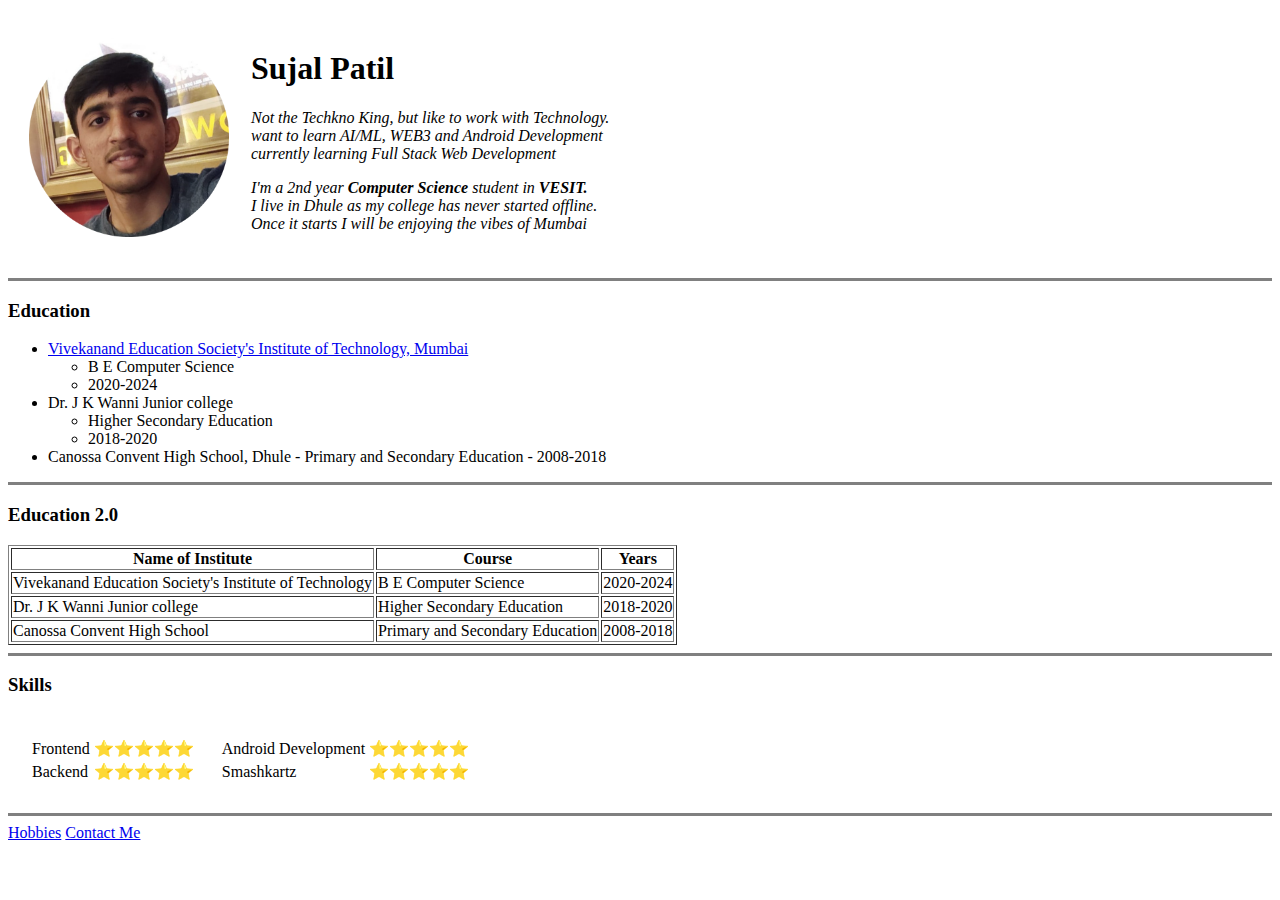
==== index.html @ 18126aba "Add files via upload" ====
<!DOCTYPE html>
<html lang="en" dir="ltr">

<head>
  <meta charset="utf-8">
  <title>Sujal Jayashree Patil</title>
</head>

<body>
  <table cellspacing="20">
    <tr>
      <td><img src="images/DP.png" height="200" width="200" alt="Sujal Profile"></td>
      <td>
        <h1>Sujal Patil</h1>
        <p><em>Not the Techkno King, but like to work with Technology.<br>
            want to learn AI/ML, WEB3 and Android Development <br>
            currently learning Full Stack Web Development</em>
        </p>
        <p><em>I'm a 2nd year <strong>Computer Science </strong>student in <strong>VESIT.</strong><br>
            I live in Dhule as my college has never started offline. <br>
            Once it starts I will be enjoying the vibes of Mumbai</em>
        </p>
      </td>
    </tr>
  </table>


  <hr size="3" noshade>
  <h3>Education</h3>
  <ul>
    <li><a href="https://en.wikipedia.org/wiki/Vivekanand_Education_Society's_Institute_of_Technology">
        Vivekanand Education Society's Institute of Technology, Mumbai</a>
      <ul>
        <li>B E Computer Science </li>
        <li>2020-2024</li>
      </ul>
    </li>
    <li>Dr. J K Wanni Junior college
      <ul>
        <li>Higher Secondary Education </li>
        <li>2018-2020</li>
      </ul>
    </li>
    <li>Canossa Convent High School, Dhule - Primary and Secondary Education - 2008-2018</li>
  </ul>
  <hr size="3" noshade>
  <h3>Education 2.0</h3>
  <table border="1">
    <thead>
      <th>Name of Institute</th>
      <th>Course</th>
      <th>Years</th>
    </thead>
    <tbody>
      <tr>
        <td>Vivekanand Education Society's Institute of Technology</td>
        <td>B E Computer Science</td>
        <td>2020-2024</td>
      </tr>
      <tr>
        <td>Dr. J K Wanni Junior college</td>
        <td>Higher Secondary Education</td>
        <td>2018-2020</td>
      </tr>
      <tr>
        <td>Canossa Convent High School</td>
        <td>Primary and Secondary Education</td>
        <td>2008-2018</td>
      </tr>
    </tbody>
  </table>
  <hr size="3" noshade>
  <h3>Skills</h3>
  <table cellspacing="20">
    <tr>
      <td>
        <table>
        <tr>
          <td>Frontend</td>
          <td>⭐⭐⭐⭐⭐</td>
          </tr>
          <tr>
          <td>Backend</td>
          <td>⭐⭐⭐⭐⭐</td>
          </tr>
        </table>
      </td>
      <td>
        <table>
            <tr>
              <td>Android Development</td>
              <td>⭐⭐⭐⭐⭐</td>
            </tr>
            <tr>
              <td>Smashkartz</td>
              <td>⭐⭐⭐⭐⭐</td>
            </tr>
        </table>
      </td>
    </tr>
  </table>

  <hr size="3" noshade>
  <a href="Hobbies.html">Hobbies</a>
  <a href="Contacts.html">Contact Me</a>

</body>

</html>
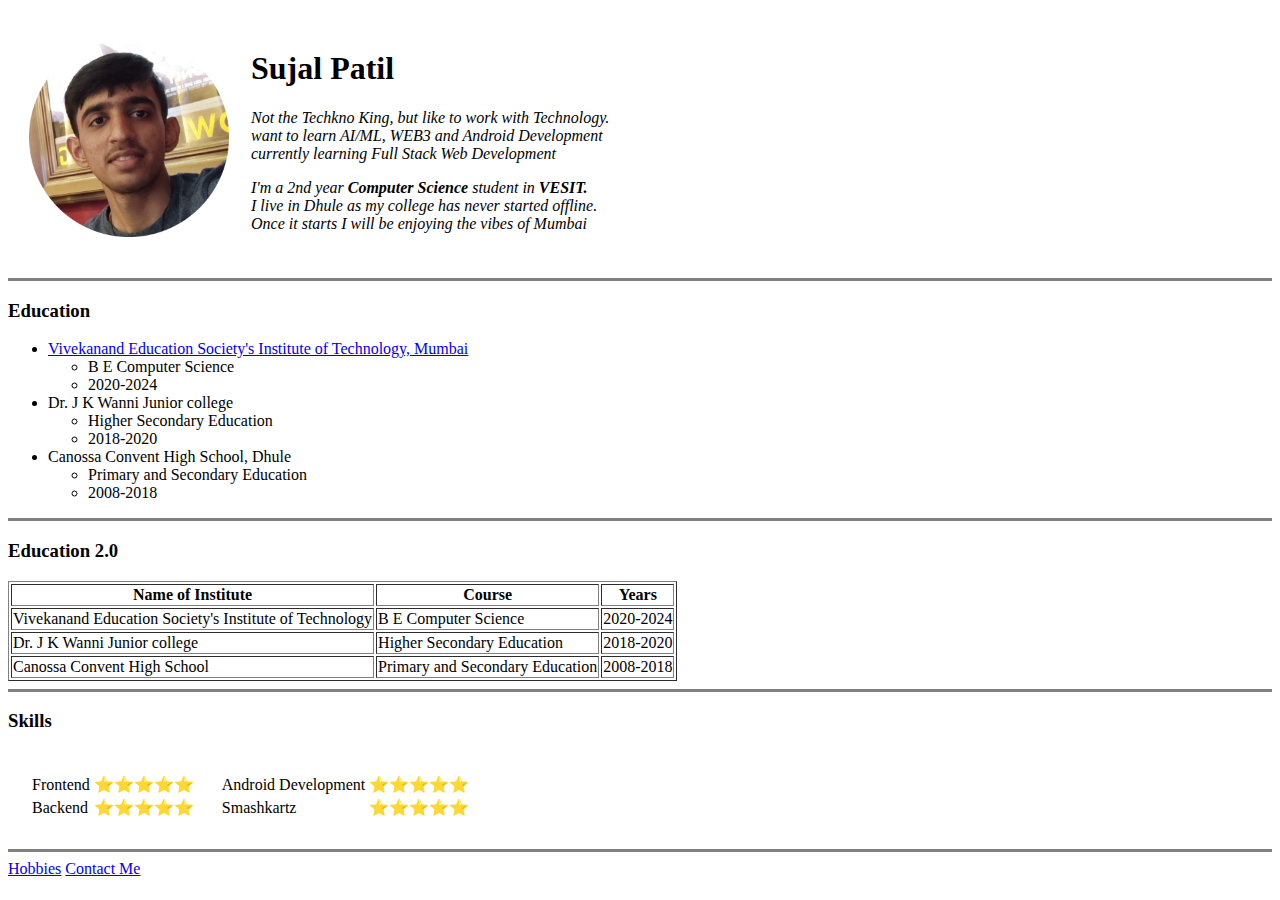
==== commit 16ba71e5: "Update index.html" ====
--- a/index.html
+++ b/index.html
@@ -41,7 +41,12 @@
         <li>2018-2020</li>
       </ul>
     </li>
-    <li>Canossa Convent High School, Dhule - Primary and Secondary Education - 2008-2018</li>
+    <li>Canossa Convent High School, Dhule
+      <ul>
+        <li>Primary and Secondary Education</li>
+        <li>2008-2018</li>
+      </ul>
+    </li>
   </ul>
   <hr size="3" noshade>
   <h3>Education 2.0</h3>
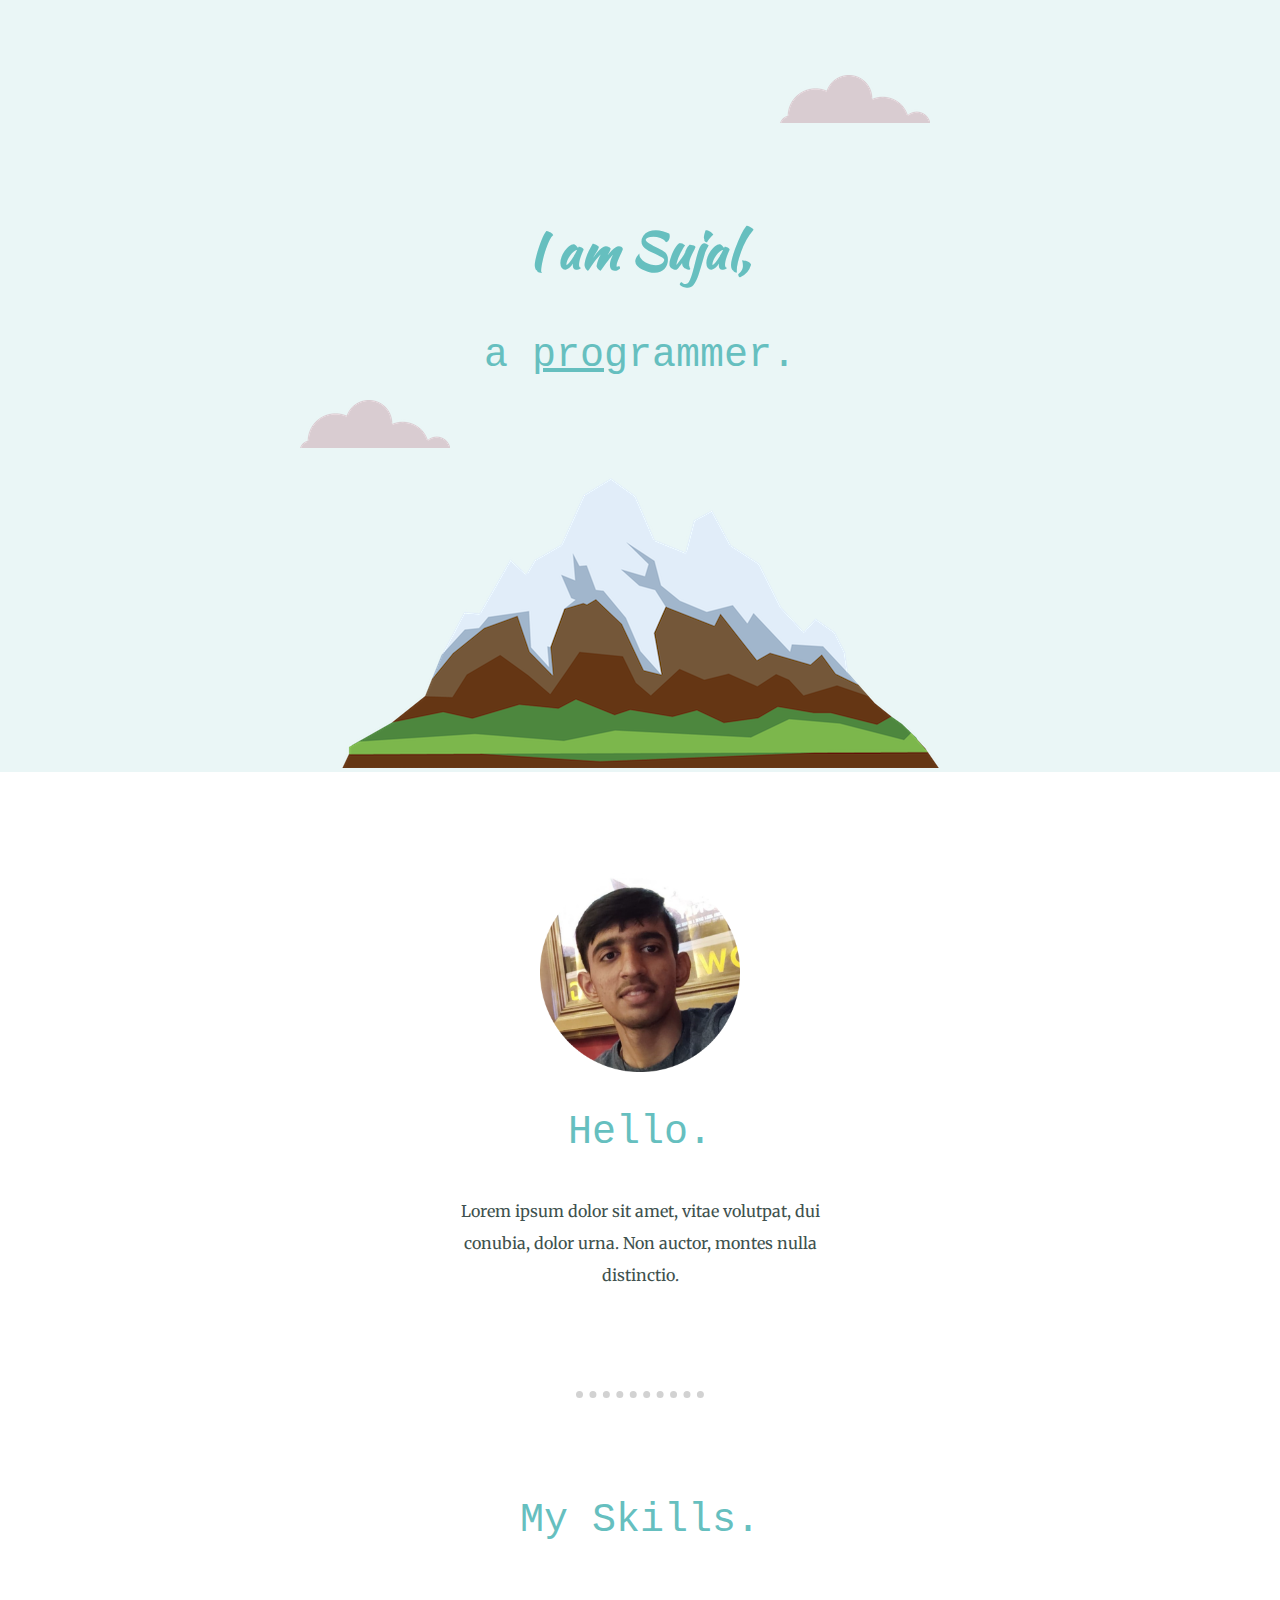
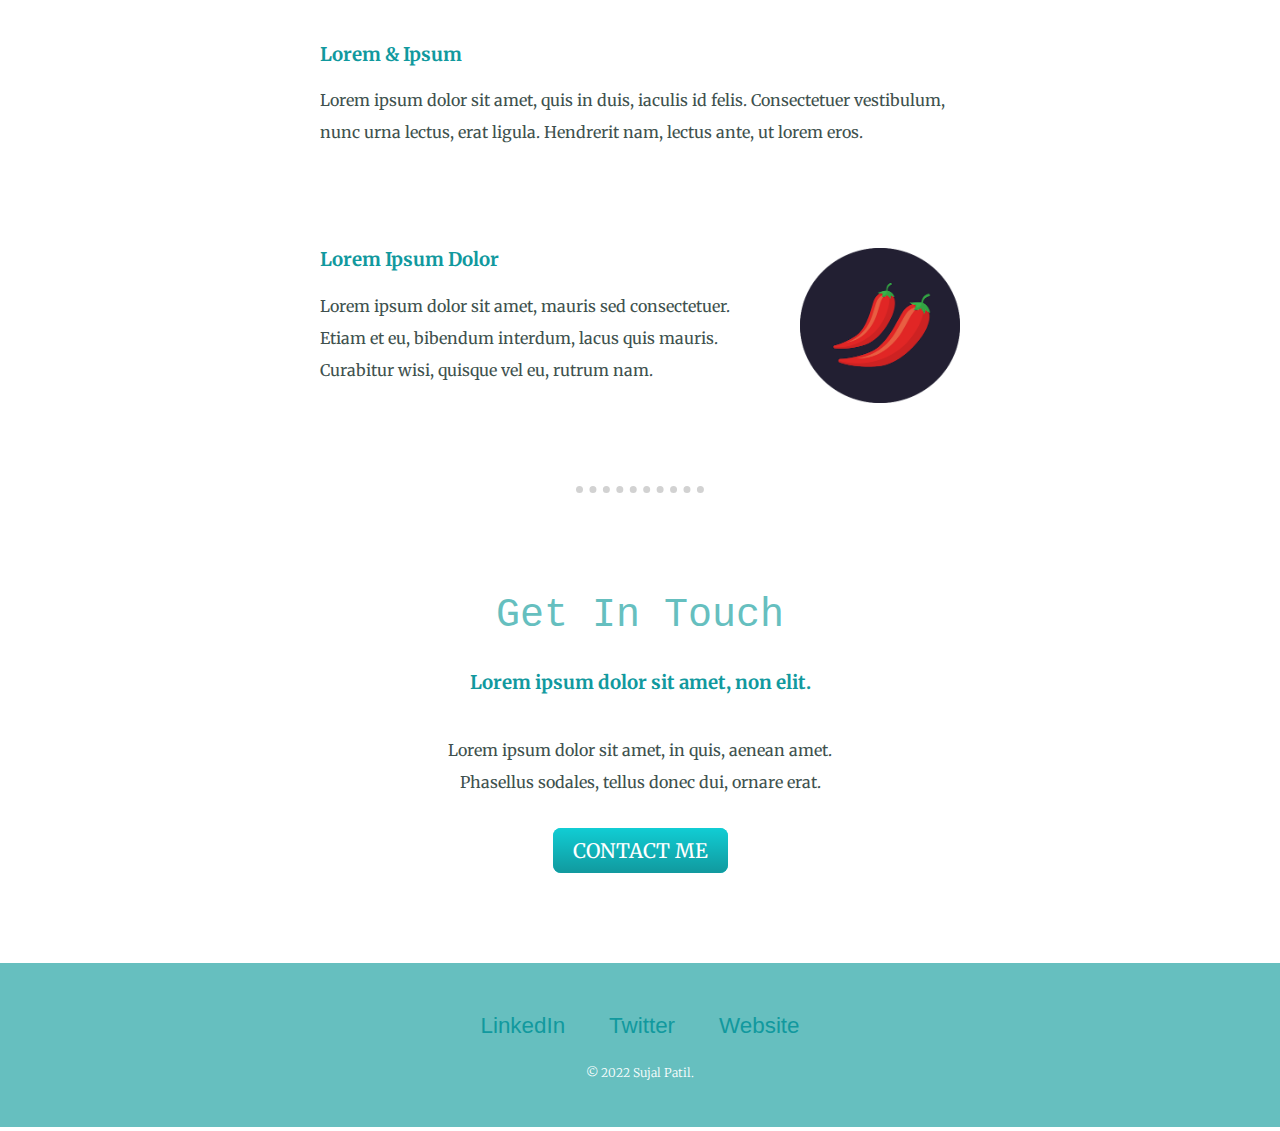
==== commit 1b05bb4f: "Add files via upload" ====
--- a/index.html
+++ b/index.html
@@ -3,111 +3,58 @@
 
 <head>
   <meta charset="utf-8">
-  <title>Sujal Jayashree Patil</title>
+  <link rel="stylesheet" href="css/styles.css">
+  <link rel="preconnect" href="https://fonts.googleapis.com">
+  <link rel="preconnect" href="https://fonts.gstatic.com" crossorigin>
+  <link href="https://fonts.googleapis.com/css2?family=Kaushan+Script&family=Merriweather&family=Montserrat&display=swap" rel="stylesheet">
+  <link rel="icon" href="images/DP.png">
+  <title>Sujal Patil</title>
 </head>
 
 <body>
-  <table cellspacing="20">
-    <tr>
-      <td><img src="images/DP.png" height="200" width="200" alt="Sujal Profile"></td>
-      <td>
-        <h1>Sujal Patil</h1>
-        <p><em>Not the Techkno King, but like to work with Technology.<br>
-            want to learn AI/ML, WEB3 and Android Development <br>
-            currently learning Full Stack Web Development</em>
-        </p>
-        <p><em>I'm a 2nd year <strong>Computer Science </strong>student in <strong>VESIT.</strong><br>
-            I live in Dhule as my college has never started offline. <br>
-            Once it starts I will be enjoying the vibes of Mumbai</em>
-        </p>
-      </td>
-    </tr>
-  </table>
+  <div class="top-container">
+    <img class="cloud1" src="images/cloud.png" alt="">
+    <h1>I am Sujal,</h1>
+    <h2>a <span class="pro">pro</span>grammer.</h2>
+    <img class="cloud2" src="images/cloud.png" alt="">
+    <img class="mount" src="images/mountain.png" alt="">
+  </div>
+  <div class="middle-container">
+    <div class="profile">
+      <img src="images/DP.png" alt="profile" height="200px" width="200px">
+      <h2>Hello.</h2>
+      <p class="para">Lorem ipsum dolor sit amet, vitae volutpat, dui conubia, dolor urna. Non auctor, montes nulla distinctio.</p>
+    </div>
+    <hr>
+    <div class="skills">
+      <h2>My Skills.</h2>
+      <div class="skill-row">
+        <img class="coder" src="https://cdn-icons-png.flaticon.com/512/2721/2721266.png" alt="">
+        <h3>Lorem & Ipsum</h3>
+        <p class="skill1">Lorem ipsum dolor sit amet, quis in duis, iaculis id felis. Consectetuer vestibulum, nunc urna lectus, erat ligula. Hendrerit nam, lectus ante, ut lorem eros.</p>
+      </div>
+      <div class="skill-row">
+        <img class="chillie" src="images/chillies.png" alt="">
+        <h3>Lorem Ipsum Dolor</h3>
+        <p class="skill2">Lorem ipsum dolor sit amet, mauris sed consectetuer. Etiam et eu, bibendum interdum, lacus quis mauris. Curabitur wisi, quisque vel eu, rutrum nam.</p>
+      </div>
+    </div>
+    <hr>
+    <div class="contact-me">
+      <h2>Get In Touch</h2>
+      <h3>Lorem ipsum dolor sit amet, non elit.</h3>
+      <p class="para">Lorem ipsum dolor sit amet, in quis, aenean amet. Phasellus sodales, tellus donec dui, ornare erat.</p>
+      <a class="btn" href="mailto:sujalcode@gmail.com">CONTACT ME</a>
+    </div>
+  </div>
 
 
-  <hr size="3" noshade>
-  <h3>Education</h3>
-  <ul>
-    <li><a href="https://en.wikipedia.org/wiki/Vivekanand_Education_Society's_Institute_of_Technology">
-        Vivekanand Education Society's Institute of Technology, Mumbai</a>
-      <ul>
-        <li>B E Computer Science </li>
-        <li>2020-2024</li>
-      </ul>
-    </li>
-    <li>Dr. J K Wanni Junior college
-      <ul>
-        <li>Higher Secondary Education </li>
-        <li>2018-2020</li>
-      </ul>
-    </li>
-    <li>Canossa Convent High School, Dhule
-      <ul>
-        <li>Primary and Secondary Education</li>
-        <li>2008-2018</li>
-      </ul>
-    </li>
-  </ul>
-  <hr size="3" noshade>
-  <h3>Education 2.0</h3>
-  <table border="1">
-    <thead>
-      <th>Name of Institute</th>
-      <th>Course</th>
-      <th>Years</th>
-    </thead>
-    <tbody>
-      <tr>
-        <td>Vivekanand Education Society's Institute of Technology</td>
-        <td>B E Computer Science</td>
-        <td>2020-2024</td>
-      </tr>
-      <tr>
-        <td>Dr. J K Wanni Junior college</td>
-        <td>Higher Secondary Education</td>
-        <td>2018-2020</td>
-      </tr>
-      <tr>
-        <td>Canossa Convent High School</td>
-        <td>Primary and Secondary Education</td>
-        <td>2008-2018</td>
-      </tr>
-    </tbody>
-  </table>
-  <hr size="3" noshade>
-  <h3>Skills</h3>
-  <table cellspacing="20">
-    <tr>
-      <td>
-        <table>
-        <tr>
-          <td>Frontend</td>
-          <td>⭐⭐⭐⭐⭐</td>
-          </tr>
-          <tr>
-          <td>Backend</td>
-          <td>⭐⭐⭐⭐⭐</td>
-          </tr>
-        </table>
-      </td>
-      <td>
-        <table>
-            <tr>
-              <td>Android Development</td>
-              <td>⭐⭐⭐⭐⭐</td>
-            </tr>
-            <tr>
-              <td>Smashkartz</td>
-              <td>⭐⭐⭐⭐⭐</td>
-            </tr>
-        </table>
-      </td>
-    </tr>
-  </table>
-
-  <hr size="3" noshade>
-  <a href="Hobbies.html">Hobbies</a>
-  <a href="Contacts.html">Contact Me</a>
+  <div class="bottom-container">
+    <a class="footer-link" href="https://www.linkedin.com/">LinkedIn</a>
+    <a class="footer-link" href="https://twitter.com/">Twitter</a>
+    <a class="footer-link" href="https://www.appbrewery.co/">Website</a>
+    <p class="copyr">© 2022 Sujal Patil.</p>
+  </div>
 
 </body>
 
--- a/css/styles.css
+++ b/css/styles.css
@@ -0,0 +1,136 @@
+body {
+    color:#40514E;
+    display: block;
+    font-family: 'Merriweather', serif;
+		text-align: center;
+    margin: 0;
+}
+h1{
+	color: #66BFBF;
+  font-family: 'Kaushan Script', cursive;
+  font-size: 50px;
+  line-height: 2;
+	margin:50px auto 0 auto;
+  width: 20%;
+}
+h2{
+	color: #66BFBF;
+  font-family: monospace;
+  font-size: 2.5rem;
+  font-weight: normal;
+}
+h3{
+  color: #11999E;
+}
+a{
+  color: #11999E;
+  font-family: 'Merriweather', serif;
+  margin: 10px 20px;
+  text-decoration: none;
+}
+a:hover{
+  color: #eaf6f6;
+}
+hr{
+  border-color: #d2d2d2;
+  border-style: dotted none none;
+  border-width: 7px;
+  width: 10%;
+  margin: 100px auto;
+}
+p{
+  line-height: 2;
+}
+
+.top-container{
+	background-color:#eaf6f6;
+	position: relative;
+	padding-top: 150px;
+  margin: 0;
+}
+.middle-container{
+  margin: 100px 0;
+}
+.bottom-container{
+  background-color: #66BFBF;
+  padding: 50px 0 20px;
+}
+.pro{
+	text-decoration: underline;
+}
+.para{
+  width: 30%;
+  margin: 40px auto;
+}
+.cloud1{
+	position: absolute;
+	right: 350px;
+	top: 75px;
+}
+.cloud2{
+	position: absolute;
+  top:400px;
+  left: 300px;
+}
+.mount{
+  margin: 0;
+}
+.skill-row{
+
+  margin:100px auto 100px auto;
+  text-align: left;
+  width: 50%;
+}
+.coder{
+  width: 25%;
+  float: left;
+  margin-right: 30px;
+}
+.chillie{
+  width: 25%;
+  float: right;
+  margin-left: 30px;
+}
+.skill1{
+}
+.skill2{
+}
+.btn {
+  background: #11cdd4;
+  background-image: -webkit-linear-gradient(top, #11cdd4, #11999e);
+  background-image: -moz-linear-gradient(top, #11cdd4, #11999e);
+  background-image: -ms-linear-gradient(top, #11cdd4, #11999e);
+  background-image: -o-linear-gradient(top, #11cdd4, #11999e);
+  background-image: linear-gradient(to bottom, #11cdd4, #11999e);
+  -webkit-border-radius: 8;
+  -moz-border-radius: 8;
+  border-radius: 8px;
+  font-family: Arial;
+  color: #ffffff;
+  font-size: 20px;
+  padding: 10px 20px 10px 20px;
+  text-decoration: none;
+  font-family: 'Merriweather', serif;
+  margin-top: 10px;
+}
+
+.btn:hover {
+  background: #30e3cb;
+  background-image: -webkit-linear-gradient(top, #30e3cb, #2bc4ad);
+  background-image: -moz-linear-gradient(top, #30e3cb, #2bc4ad);
+  background-image: -ms-linear-gradient(top, #30e3cb, #2bc4ad);
+  background-image: -o-linear-gradient(top, #30e3cb, #2bc4ad);
+  background-image: linear-gradient(to bottom, #30e3cb, #2bc4ad);
+  text-decoration: none;
+}
+.footer-link{
+  color: #11999E;
+  font-family: sans-serif;
+  font-size: 1.4rem;
+}
+.copyr{
+  color: white;
+  font-size: 0.75rem;
+  font-weight: lighter;
+  padding: 10px 0;
+}
